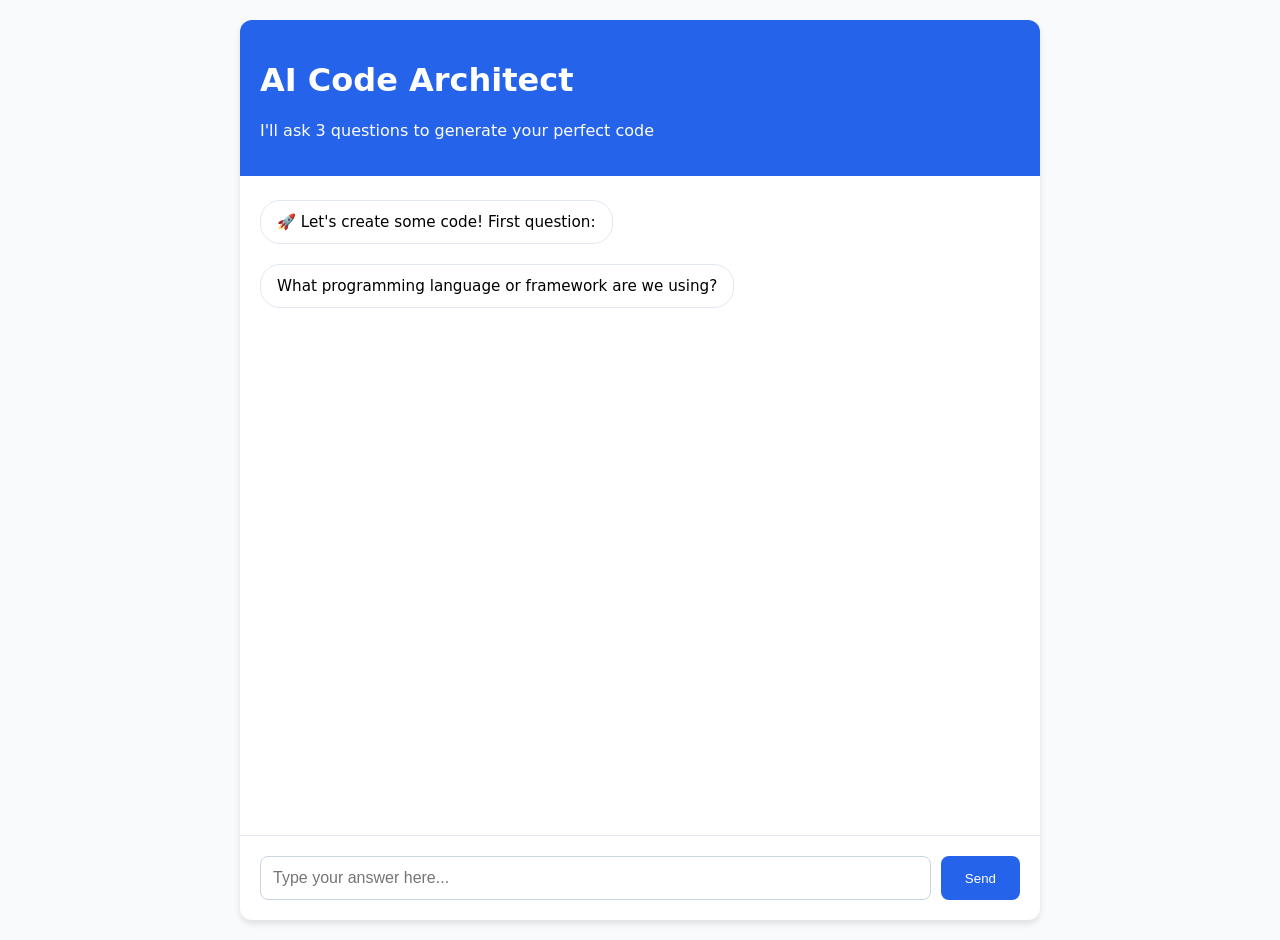
==== demo.html @ 557413cf "commit made on 25.04.2025 added ai integration" ====
<!DOCTYPE html>
<html lang="en">
<head>
  <meta charset="UTF-8">
  <meta name="viewport" content="width=device-width, initial-scale=1.0">
  <title>AI Code Architect</title>
  <style>
    :root {
      --primary-blue: #2563eb;
      --background: #f8fafc;
      --bot-bubble: #ffffff;
      --user-bubble: #eff6ff;
    }

    body {
      font-family: 'Segoe UI', system-ui, sans-serif;
      background-color: var(--background);
      margin: 0;
      padding: 20px;
      height: 100vh;
      display: flex;
      flex-direction: column;
    }

    .chat-container {
      max-width: 800px;
      margin: 0 auto;
      background: white;
      border-radius: 12px;
      box-shadow: 0 4px 6px rgba(0, 0, 0, 0.1);
      flex-grow: 1;
      display: flex;
      flex-direction: column;
      width: 100%;
    }

    .chat-header {
      padding: 20px;
      background: var(--primary-blue);
      color: white;
      border-radius: 12px 12px 0 0;
    }

    .chat-messages {
      flex-grow: 1;
      padding: 20px;
      overflow-y: auto;
      display: flex;
      flex-direction: column;
      gap: 12px;
    }

    .message {
      max-width: 80%;
      padding: 12px 16px;
      border-radius: 20px;
      margin: 4px 0;
      font-size: 0.95rem;
    }

    .bot-message {
      background: var(--bot-bubble);
      align-self: flex-start;
      border: 1px solid #e2e8f0;
    }

    .user-message {
      background: var(--user-bubble);
      align-self: flex-end;
      color: var(--primary-blue);
    }

    .input-area {
      padding: 20px;
      border-top: 1px solid #e2e8f0;
      display: flex;
      gap: 10px;
    }

    input[type="text"] {
      flex-grow: 1;
      padding: 12px;
      border: 1px solid #cbd5e1;
      border-radius: 8px;
      font-size: 16px;
    }

    button {
      background: var(--primary-blue);
      color: white;
      border: none;
      padding: 12px 24px;
      border-radius: 8px;
      cursor: pointer;
      transition: opacity 0.2s;
    }

    button:hover {
      opacity: 0.9;
    }

    .code-block {
      background: #1e293b;
      color: #f8fafc;
      padding: 16px;
      border-radius: 8px;
      font-family: 'Courier New', monospace;
      white-space: pre-wrap;
      margin: 10px 0;
    }

    .status-text {
      color: #64748b;
      font-size: 0.9rem;
      text-align: center;
      padding: 10px;
    }
  </style>
</head>
<body>
  <div class="chat-container">
    <div class="chat-header">
      <h1>AI Code Architect</h1>
      <p>I'll ask 3 questions to generate your perfect code</p>
    </div>
    
    <div class="chat-messages" id="chatMessages">
      <div class="message bot-message">🚀 Let's create some code! First question:</div>
    </div>

    <div class="input-area">
      <input type="text" id="userInput" placeholder="Type your answer here..." />
      <button onclick="handleInteraction()">Send</button>
    </div>
  </div>

  <script>
    let conversationState = {
      currentStep: 0,
      answers: [],
      questions: [
        "What programming language or framework are we using?",
        "", // Will be generated based on Q1 answer
        "",
        ""  // Will be generated based on Q1+Q2 answers
      ]
    };

    const chatMessages = document.getElementById('chatMessages');
    const userInput = document.getElementById('userInput');

    async function generateNextQuestion() {
  let prompt;
  const previousAnswers = conversationState.answers.join(', ');
  
  switch(conversationState.currentStep) {
    case 1:
      prompt = `As a senior ${conversationState.answers[0]} developer, I need to ask one specific technical question that helps determine the project structure. Considering the tool is ${conversationState.answers[0]}, ask exactly one short question about: the specific purpose/goal of the code. Only include the question.make sure the question is within in 15 words`;
      break;
      
    case 2:
      prompt = `Based on:
      - Tool: ${conversationState.answers[0]}
      - Purpose: ${conversationState.answers[1]}
      Ask exactly one short technical question about required functionality or key features needed in the code. Only include the question. and make sure that the question is within 15 words`;
      break;
      
    case 3:
      prompt = `Given:
      - Tool: ${conversationState.answers[0]}
      - Purpose: ${conversationState.answers[1]}
      - Key Features: ${conversationState.answers[2]}
      Ask exactly one final short question about implementation specifics (e.g., needed dependencies, architectural pattern, or input/output requirements). Only include the question. and make sure that the question is within 15 words`;
      break;
  }

  const question = await callAI(prompt);
  conversationState.questions[conversationState.currentStep] = question;
  appendMessage(question, 'bot');
}

    async function generateFinalCode() {
      const requirements = conversationState.questions.map((q, i) => `${q} → ${conversationState.answers[i]}`).join('\n');
      const prompt = `Generate code for ${conversationState.answers[0]} that satisfies:\n${requirements}\n\nOutput only raw code without any formatting or explanations.`;
      
      const code = await callAI(prompt);
      appendMessage(code, 'bot', true);
    }

    async function callAI(prompt) {
      appendMessage('Analyzing...', 'bot');
      
      try {
        const response = await fetch('https://api.deepinfra.com/v1/openai/chat/completions', {
          method: 'POST',
          headers: {
            'Authorization': 'Bearer zTg0D6lABD5ncLQsk6bTQp3pBDVpliGa',
            'Content-Type': 'application/json'
          },
          body: JSON.stringify({
            model: 'meta-llama/Meta-Llama-3-8B-Instruct',
            messages: [{ role: 'user', content: prompt }],
            temperature: 0.2,
            max_tokens: 200
          })
        });

        const data = await response.json();
        return data?.choices?.[0]?.message?.content.trim() || "Could not generate response";
      } catch (error) {
        return "Error generating response";
      } finally {
        removeLastLoadingMessage();
      }
    }

    function handleInteraction() {
      const answer = userInput.value.trim();
      if (!answer) return;

      // Store answer and clear input
      conversationState.answers.push(answer);
      userInput.value = '';
      appendMessage(answer, 'user');

      if (conversationState.currentStep < 3) {
        conversationState.currentStep++;
        generateNextQuestion();
      } else {
        generateFinalCode();
        // Reset for new conversation
        setTimeout(() => {
          conversationState = {
            currentStep: 0,
            answers: [],
            questions: [
              "What programming language or framework are we using?",
              "",
              ""
            ]
          };
          appendMessage("✅ Code generated! Start a new session by typing below.", 'bot');
        }, 2000);
      }
    }

    // UI Helpers
    function appendMessage(text, sender, isCode = false) {
      const message = document.createElement('div');
      message.className = `message ${sender}-message`;
      
      if (isCode) {
        const codeBlock = document.createElement('pre');
        codeBlock.className = 'code-block';
        codeBlock.textContent = text;
        message.appendChild(codeBlock);
      } else {
        message.textContent = text;
      }
      
      chatMessages.appendChild(message);
      message.scrollIntoView();
    }

    function removeLastLoadingMessage() {
      const lastMessage = chatMessages.lastElementChild;
      if (lastMessage?.textContent?.includes('Analyzing...')) {
        chatMessages.removeChild(lastMessage);
      }
    }

    // Initialize first question
    appendMessage(conversationState.questions[0], 'bot');

    // Handle Enter key
    userInput.addEventListener('keypress', (e) => {
      if (e.key === 'Enter') handleInteraction();
    });
  </script>
</body>
</html>
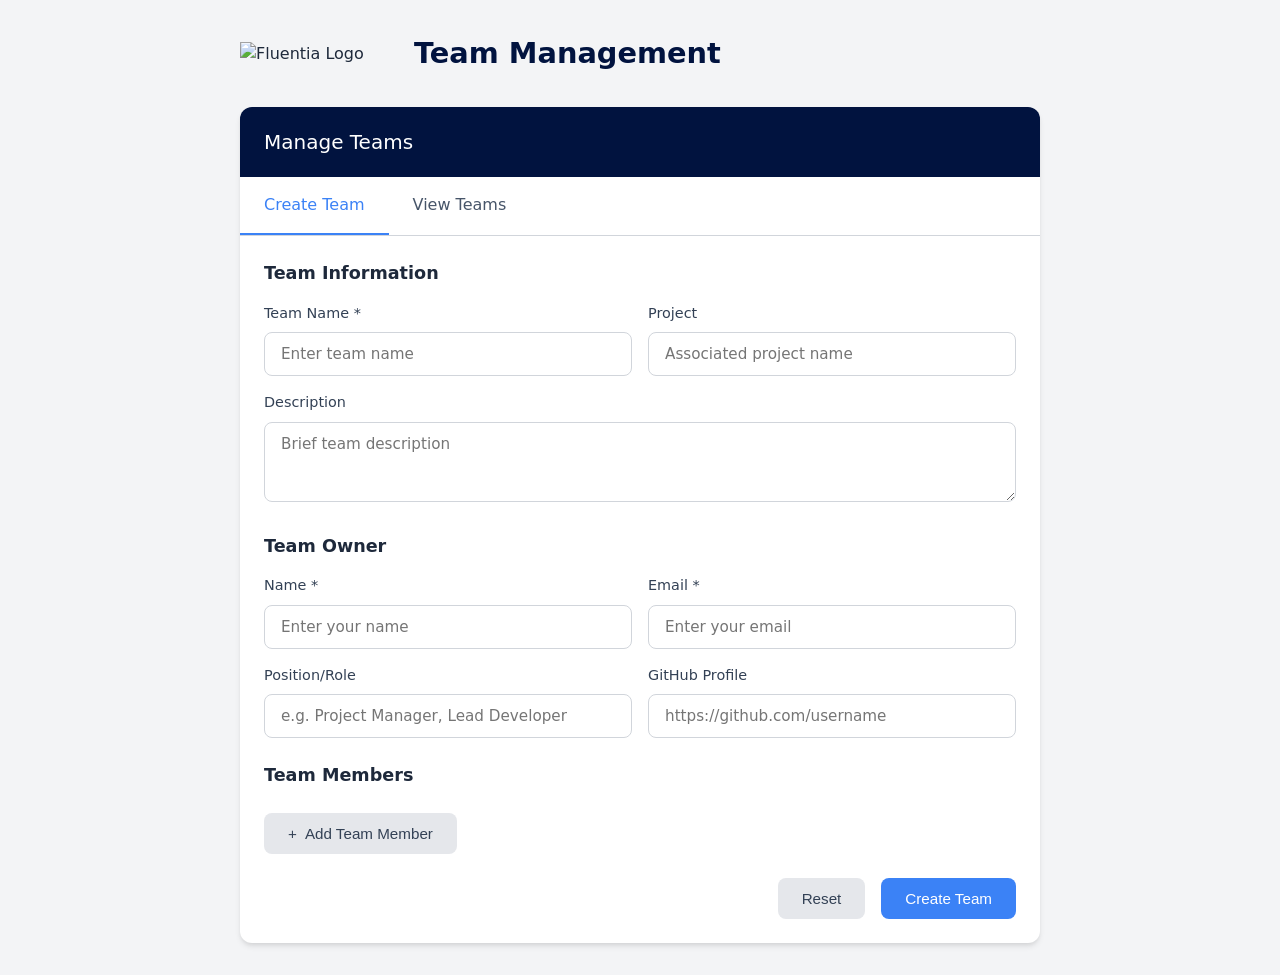
==== commit 4ddc462e: "added the add member and create team feature needs an update" ====
--- a/demo.html
+++ b/demo.html
@@ -1,281 +1,1179 @@
 <!DOCTYPE html>
 <html lang="en">
 <head>
-  <meta charset="UTF-8">
-  <meta name="viewport" content="width=device-width, initial-scale=1.0">
-  <title>AI Code Architect</title>
-  <style>
-    :root {
-      --primary-blue: #2563eb;
-      --background: #f8fafc;
-      --bot-bubble: #ffffff;
-      --user-bubble: #eff6ff;
-    }
-
-    body {
-      font-family: 'Segoe UI', system-ui, sans-serif;
-      background-color: var(--background);
-      margin: 0;
-      padding: 20px;
-      height: 100vh;
-      display: flex;
-      flex-direction: column;
-    }
-
-    .chat-container {
-      max-width: 800px;
-      margin: 0 auto;
-      background: white;
-      border-radius: 12px;
-      box-shadow: 0 4px 6px rgba(0, 0, 0, 0.1);
-      flex-grow: 1;
-      display: flex;
-      flex-direction: column;
-      width: 100%;
-    }
-
-    .chat-header {
-      padding: 20px;
-      background: var(--primary-blue);
-      color: white;
-      border-radius: 12px 12px 0 0;
-    }
-
-    .chat-messages {
-      flex-grow: 1;
-      padding: 20px;
-      overflow-y: auto;
-      display: flex;
-      flex-direction: column;
-      gap: 12px;
-    }
-
-    .message {
-      max-width: 80%;
-      padding: 12px 16px;
-      border-radius: 20px;
-      margin: 4px 0;
-      font-size: 0.95rem;
-    }
-
-    .bot-message {
-      background: var(--bot-bubble);
-      align-self: flex-start;
-      border: 1px solid #e2e8f0;
-    }
-
-    .user-message {
-      background: var(--user-bubble);
-      align-self: flex-end;
-      color: var(--primary-blue);
-    }
-
-    .input-area {
-      padding: 20px;
-      border-top: 1px solid #e2e8f0;
-      display: flex;
-      gap: 10px;
-    }
-
-    input[type="text"] {
-      flex-grow: 1;
-      padding: 12px;
-      border: 1px solid #cbd5e1;
-      border-radius: 8px;
-      font-size: 16px;
-    }
-
-    button {
-      background: var(--primary-blue);
-      color: white;
-      border: none;
-      padding: 12px 24px;
-      border-radius: 8px;
-      cursor: pointer;
-      transition: opacity 0.2s;
-    }
-
-    button:hover {
-      opacity: 0.9;
-    }
-
-    .code-block {
-      background: #1e293b;
-      color: #f8fafc;
-      padding: 16px;
-      border-radius: 8px;
-      font-family: 'Courier New', monospace;
-      white-space: pre-wrap;
-      margin: 10px 0;
-    }
-
-    .status-text {
-      color: #64748b;
-      font-size: 0.9rem;
-      text-align: center;
-      padding: 10px;
-    }
-  </style>
+    <meta charset="UTF-8">
+    <meta name="viewport" content="width=device-width, initial-scale=1.0">
+    <title>Fluentia - Team Management</title>
+    <style>
+        :root {
+            --primary: #3b82f6;
+            --primary-dark: #2563eb;
+            --success: #10b981;
+            --success-dark: #059669;
+            --danger: #ef4444;
+            --danger-dark: #dc2626;
+            --gray-100: #f3f4f6;
+            --gray-200: #e5e7eb;
+            --gray-300: #d1d5db;
+            --gray-400: #94a3b8;
+            --gray-500: #64748b;
+            --gray-600: #475569;
+            --gray-700: #334155;
+            --gray-800: #1e293b;
+            --dark-blue: #01133f;
+            --warning: #f59e0b;
+            --border-radius-sm: 4px;
+            --border-radius: 8px;
+            --border-radius-lg: 12px;
+            --transition: all 0.2s ease;
+            --box-shadow-sm: 0 1px 2px 0 rgba(0, 0, 0, 0.05);
+            --box-shadow: 0 4px 6px -1px rgba(0, 0, 0, 0.1), 0 2px 4px -1px rgba(0, 0, 0, 0.06);
+            --box-shadow-md: 0 4px 6px -1px rgba(0, 0, 0, 0.1), 0 2px 4px -1px rgba(0, 0, 0, 0.06);
+            --box-shadow-lg: 0 10px 15px -3px rgba(0, 0, 0, 0.1), 0 4px 6px -2px rgba(0, 0, 0, 0.05);
+        }
+        
+        * {
+            box-sizing: border-box;
+            margin: 0;
+            padding: 0;
+        }
+        
+        body {
+            font-family: 'Segoe UI', system-ui, -apple-system, BlinkMacSystemFont, sans-serif;
+            background-color: var(--gray-100);
+            color: var(--gray-800);
+            line-height: 1.5;
+            min-height: 100vh;
+            display: flex;
+            justify-content: center;
+            padding: 2rem 1rem;
+        }
+        
+        .container {
+            width: 100%;
+            max-width: 800px;
+        }
+        
+        .header {
+            display: flex;
+            align-items: center;
+            margin-bottom: 2rem;
+        }
+        
+        .header img {
+            width: 150px;
+            margin-right: 1.5rem;
+        }
+        
+        .header h1 {
+            color: var(--dark-blue);
+            font-size: 1.8rem;
+            font-weight: 600;
+        }
+        
+        .card {
+            background-color: white;
+            border-radius: var(--border-radius-lg);
+            box-shadow: var(--box-shadow);
+            overflow: hidden;
+        }
+        
+        .card-header {
+            background-color: var(--dark-blue);
+            color: white;
+            padding: 1.25rem 1.5rem;
+            display: flex;
+            justify-content: space-between;
+            align-items: center;
+        }
+        
+        .card-header h2 {
+            font-size: 1.25rem;
+            font-weight: 500;
+        }
+        
+        .tabs {
+            display: flex;
+            border-bottom: 1px solid var(--gray-300);
+        }
+        
+        .tab {
+            padding: 1rem 1.5rem;
+            font-weight: 500;
+            color: var(--gray-600);
+            cursor: pointer;
+            transition: var(--transition);
+            border-bottom: 2px solid transparent;
+        }
+        
+        .tab.active {
+            color: var(--primary);
+            border-bottom-color: var(--primary);
+        }
+        
+        .tab:hover:not(.active) {
+            color: var(--gray-800);
+            background-color: var(--gray-100);
+        }
+        
+        .card-body {
+            padding: 1.5rem;
+        }
+        
+        .form-section {
+            margin-bottom: 1.5rem;
+        }
+        
+        .form-section h3 {
+            font-size: 1.1rem;
+            font-weight: 600;
+            margin-bottom: 1rem;
+            color: var(--gray-800);
+        }
+        
+        .form-row {
+            display: flex;
+            gap: 1rem;
+            margin-bottom: 1rem;
+        }
+        
+        .form-group {
+            flex: 1;
+        }
+        
+        .form-label {
+            display: block;
+            margin-bottom: 0.5rem;
+            font-weight: 500;
+            font-size: 0.9rem;
+            color: var(--gray-700);
+        }
+        
+        .form-control {
+            width: 100%;
+            padding: 0.75rem 1rem;
+            border: 1px solid var(--gray-300);
+            border-radius: var(--border-radius);
+            font-family: inherit;
+            font-size: 0.95rem;
+            transition: var(--transition);
+        }
+        
+        .form-control:focus {
+            border-color: var(--primary);
+            outline: none;
+            box-shadow: 0 0 0 3px rgba(59, 130, 246, 0.15);
+        }
+        
+        .form-select {
+            width: 100%;
+            padding: 0.75rem 1rem;
+            border: 1px solid var(--gray-300);
+            border-radius: var(--border-radius);
+            font-family: inherit;
+            font-size: 0.95rem;
+            background-image: url("data:image/svg+xml,%3Csvg xmlns='http://www.w3.org/2000/svg' width='16' height='16' viewBox='0 0 24 24' fill='none' stroke='%2364748b' stroke-width='2' stroke-linecap='round' stroke-linejoin='round'%3E%3Cpolyline points='6 9 12 15 18 9'%3E%3C/polyline%3E%3C/svg%3E");
+            background-repeat: no-repeat;
+            background-position: right 1rem center;
+            background-size: 1rem;
+            appearance: none;
+        }
+        
+        .form-select:focus {
+            border-color: var(--primary);
+            outline: none;
+            box-shadow: 0 0 0 3px rgba(59, 130, 246, 0.15);
+        }
+        
+        .team-members {
+            margin-bottom: 1.5rem;
+        }
+        
+        .member-card {
+            background-color: var(--gray-100);
+            border-radius: var(--border-radius);
+            padding: 1rem;
+            margin-bottom: 1rem;
+            position: relative;
+        }
+        
+        .member-header {
+            display: flex;
+            align-items: center;
+            margin-bottom: 0.5rem;
+        }
+        
+        .member-role-indicator {
+            width: 12px;
+            height: 12px;
+            border-radius: 50%;
+            margin-right: 0.75rem;
+        }
+        
+        .role-owner {
+            background-color: var(--primary);
+        }
+        
+        .role-admin {
+            background-color: var(--warning);
+        }
+        
+        .role-member {
+            background-color: var(--success);
+        }
+        
+        .role-viewer {
+            background-color: var(--gray-400);
+        }
+        
+        .member-remove {
+            position: absolute;
+            top: 0.75rem;
+            right: 0.75rem;
+            width: 1.5rem;
+            height: 1.5rem;
+            display: flex;
+            align-items: center;
+            justify-content: center;
+            border-radius: 50%;
+            background-color: var(--gray-200);
+            color: var(--gray-600);
+            border: none;
+            cursor: pointer;
+            transition: var(--transition);
+        }
+        
+        .member-remove:hover {
+            background-color: var(--danger);
+            color: white;
+        }
+        
+        .btn {
+            padding: 0.75rem 1.5rem;
+            border-radius: var(--border-radius);
+            border: none;
+            font-weight: 500;
+            font-size: 0.95rem;
+            cursor: pointer;
+            transition: var(--transition);
+            display: inline-flex;
+            align-items: center;
+            justify-content: center;
+        }
+        
+        .btn-primary {
+            background-color: var(--primary);
+            color: white;
+        }
+        
+        .btn-primary:hover {
+            background-color: var(--primary-dark);
+        }
+        
+        .btn-secondary {
+            background-color: var(--gray-200);
+            color: var(--gray-700);
+        }
+        
+        .btn-secondary:hover {
+            background-color: var(--gray-300);
+        }
+        
+        .btn-success {
+            background-color: var(--success);
+            color: white;
+        }
+        
+        .btn-success:hover {
+            background-color: var(--success-dark);
+        }
+        
+        .btn-sm {
+            padding: 0.5rem 1rem;
+            font-size: 0.875rem;
+        }
+        
+        .btn-icon {
+            margin-right: 0.5rem;
+        }
+        
+        .form-actions {
+            display: flex;
+            justify-content: flex-end;
+            gap: 1rem;
+            margin-top: 1rem;
+        }
+        
+        .teams-list {
+            margin-top: 2rem;
+        }
+        
+        .team-list-header {
+            display: flex;
+            justify-content: space-between;
+            align-items: center;
+            margin-bottom: 1rem;
+        }
+        
+        .team-list-header h2 {
+            font-size: 1.25rem;
+            font-weight: 600;
+            color: var(--gray-800);
+        }
+        
+        .team-table {
+            width: 100%;
+            border-collapse: collapse;
+        }
+        
+        .team-table th, 
+        .team-table td {
+            padding: 1rem;
+            text-align: left;
+            border-bottom: 1px solid var(--gray-200);
+        }
+        
+        .team-table th {
+            background-color: var(--gray-100);
+            font-weight: 600;
+            color: var(--gray-700);
+        }
+        
+        .team-table tr:hover td {
+            background-color: var(--gray-100);
+        }
+        
+        .member-count {
+            display: inline-flex;
+            align-items: center;
+            justify-content: center;
+            background-color: var(--gray-200);
+            color: var(--gray-700);
+            font-size: 0.85rem;
+            padding: 0.25rem 0.5rem;
+            border-radius: 20px;
+        }
+        
+        .team-actions {
+            display: flex;
+            gap: 0.5rem;
+        }
+        
+        .add-member-modal {
+            position: fixed;
+            top: 0;
+            left: 0;
+            right: 0;
+            bottom: 0;
+            background-color: rgba(0, 0, 0, 0.5);
+            display: flex;
+            align-items: center;
+            justify-content: center;
+            z-index: 1000;
+            opacity: 0;
+            visibility: hidden;
+            transition: var(--transition);
+        }
+        
+        .add-member-modal.active {
+            opacity: 1;
+            visibility: visible;
+        }
+        
+        .modal-content {
+            background-color: white;
+            border-radius: var(--border-radius-lg);
+            width: 90%;
+            max-width: 500px;
+            box-shadow: var(--box-shadow-lg);
+            overflow: hidden;
+        }
+        
+        .modal-header {
+            padding: 1.25rem 1.5rem;
+            background-color: var(--dark-blue);
+            color: white;
+            display: flex;
+            justify-content: space-between;
+            align-items: center;
+        }
+        
+        .modal-header h3 {
+            font-size: 1.25rem;
+            font-weight: 500;
+        }
+        
+        .modal-close {
+            background: transparent;
+            border: none;
+            color: white;
+            font-size: 1.5rem;
+            cursor: pointer;
+            line-height: 1;
+        }
+        
+        .modal-body {
+            padding: 1.5rem;
+        }
+        
+        .modal-actions {
+            display: flex;
+            justify-content: flex-end;
+            gap: 1rem;
+            margin-top: 1.5rem;
+        }
+        
+        .team-card {
+            background-color: white;
+            border-radius: var(--border-radius);
+            box-shadow: var(--box-shadow);
+            margin-bottom: 1.5rem;
+            transition: var(--transition);
+        }
+        
+        .team-card:hover {
+            box-shadow: var(--box-shadow-md);
+            transform: translateY(-2px);
+        }
+        
+        .team-card-header {
+            padding: 1.25rem;
+            border-bottom: 1px solid var(--gray-200);
+            display: flex;
+            justify-content: space-between;
+            align-items: center;
+        }
+        
+        .team-card-body {
+            padding: 1.25rem;
+        }
+        
+        .badge {
+            display: inline-flex;
+            align-items: center;
+            padding: 0.25rem 0.5rem;
+            border-radius: 9999px;
+            font-size: 0.75rem;
+            font-weight: 600;
+        }
+        
+        .badge-primary {
+            background-color: var(--primary);
+            color: white;
+        }
+        
+        .team-members-preview {
+            display: flex;
+            margin-top: 0.75rem;
+        }
+        
+        .avatar {
+            width: 2rem;
+            height: 2rem;
+            border-radius: 50%;
+            background-color: var(--gray-300);
+            color: var(--gray-600);
+            display: flex;
+            align-items: center;
+            justify-content: center;
+            font-weight: 600;
+            font-size: 0.875rem;
+            margin-right: -0.5rem;
+            border: 2px solid white;
+        }
+        
+        .avatar-more {
+            background-color: var(--gray-200);
+        }
+        
+        .toast-container {
+            position: fixed;
+            top: 20px;
+            right: 20px;
+            z-index: 9999;
+            display: flex;
+            flex-direction: column;
+            gap: 0.75rem;
+        }
+        
+        .toast {
+            background-color: white;
+            color: var(--gray-800);
+            padding: 1rem 1.25rem;
+            border-radius: var(--border-radius);
+            box-shadow: var(--box-shadow-md);
+            font-size: 0.95rem;
+            display: flex;
+            align-items: center;
+            width: 300px;
+            max-width: 90vw;
+            border-left: 4px solid var(--primary);
+            transform: translateX(120%);
+            transition: transform 0.3s ease;
+        }
+        
+        .toast.show {
+            transform: translateX(0);
+        }
+        
+        .toast-success {
+            border-left-color: var(--success);
+        }
+        
+        .toast-error {
+            border-left-color: var(--danger);
+        }
+        
+        .toast-warning {
+            border-left-color: var(--warning);
+        }
+        
+        .toast-icon {
+            margin-right: 0.75rem;
+            color: var(--primary);
+        }
+        
+        .toast-success .toast-icon {
+            color: var(--success);
+        }
+        
+        .toast-error .toast-icon {
+            color: var(--danger);
+        }
+        
+        .toast-warning .toast-icon {
+            color: var(--warning);
+        }
+        
+        /* Responsive styles */
+        @media (max-width: 768px) {
+            .form-row {
+                flex-direction: column;
+                gap: 0.5rem;
+            }
+            
+            .team-table th:nth-child(3),
+            .team-table td:nth-child(3) {
+                display: none;
+            }
+            
+            .header {
+                flex-direction: column;
+                text-align: center;
+            }
+            
+            .header img {
+                margin-right: 0;
+                margin-bottom: 1rem;
+            }
+        }
+    </style>
 </head>
 <body>
-  <div class="chat-container">
-    <div class="chat-header">
-      <h1>AI Code Architect</h1>
-      <p>I'll ask 3 questions to generate your perfect code</p>
+    <div class="container">
+        <div class="header">
+            <img src="https://placehold.co/150x50/EAEAEA/01133F?text=Fluentia" alt="Fluentia Logo">
+            <h1>Team Management</h1>
+        </div>
+        
+        <div class="card">
+            <div class="card-header">
+                <h2>Manage Teams</h2>
+            </div>
+            
+            <div class="tabs">
+                <div class="tab active" data-tab="create-team">Create Team</div>
+                <div class="tab" data-tab="view-teams">View Teams</div>
+            </div>
+            
+            <div class="card-body">
+                <!-- Create Team Form -->
+                <div class="tab-content active" id="create-team">
+                    <form id="team-form">
+                        <div class="form-section">
+                            <h3>Team Information</h3>
+                            <div class="form-row">
+                                <div class="form-group">
+                                    <label class="form-label" for="team-name">Team Name *</label>
+                                    <input type="text" class="form-control" id="team-name" placeholder="Enter team name" required>
+                                </div>
+                                <div class="form-group">
+                                    <label class="form-label" for="team-project">Project</label>
+                                    <input type="text" class="form-control" id="team-project" placeholder="Associated project name">
+                                </div>
+                            </div>
+                            <div class="form-group">
+                                <label class="form-label" for="team-description">Description</label>
+                                <textarea class="form-control" id="team-description" rows="3" placeholder="Brief team description"></textarea>
+                            </div>
+                        </div>
+                        
+                        <div class="form-section">
+                            <h3>Team Owner</h3>
+                            <div class="form-row">
+                                <div class="form-group">
+                                    <label class="form-label" for="owner-name">Name *</label>
+                                    <input type="text" class="form-control" id="owner-name" placeholder="Enter your name" required>
+                                </div>
+                                <div class="form-group">
+                                    <label class="form-label" for="owner-email">Email *</label>
+                                    <input type="email" class="form-control" id="owner-email" placeholder="Enter your email" required>
+                                </div>
+                            </div>
+                            <div class="form-row">
+                                <div class="form-group">
+                                    <label class="form-label" for="owner-position">Position/Role</label>
+                                    <input type="text" class="form-control" id="owner-position" placeholder="e.g. Project Manager, Lead Developer">
+                                </div>
+                                <div class="form-group">
+                                    <label class="form-label" for="owner-github">GitHub Profile</label>
+                                    <input type="url" class="form-control" id="owner-github" placeholder="https://github.com/username">
+                                </div>
+                            </div>
+                        </div>
+                        
+                        <div class="form-section">
+                            <div class="form-section-header">
+                                <h3>Team Members</h3>
+                            </div>
+                            
+                            <div class="team-members" id="team-members-container">
+                                <!-- Member cards will be added here dynamically -->
+                            </div>
+                            
+                            <button type="button" class="btn btn-secondary" id="add-member-btn">
+                                <span class="btn-icon">+</span> Add Team Member
+                            </button>
+                        </div>
+                        
+                        <div class="form-actions">
+                            <button type="button" class="btn btn-secondary" id="reset-form-btn">Reset</button>
+                            <button type="submit" class="btn btn-primary">Create Team</button>
+                        </div>
+                    </form>
+                </div>
+                
+                <!-- View Teams Tab -->
+                <div class="tab-content" id="view-teams" style="display: none;">
+                    <div class="teams-list" id="teams-container">
+                        <!-- Teams will be listed here -->
+                        <div class="team-list-header">
+                            <h2>Your Teams</h2>
+                        </div>
+                        
+                        <div id="teams-grid">
+                            <!-- Team cards will be added here dynamically -->
+                            <p class="no-teams-message">No teams created yet. Create your first team using the 'Create Team' tab.</p>
+                        </div>
+                    </div>
+                </div>
+            </div>
+        </div>
     </div>
     
-    <div class="chat-messages" id="chatMessages">
-      <div class="message bot-message">🚀 Let's create some code! First question:</div>
+    <!-- Add Member Modal -->
+    <div class="add-member-modal" id="add-member-modal">
+        <div class="modal-content">
+            <div class="modal-header">
+                <h3>Add Team Member</h3>
+                <button type="button" class="modal-close" id="close-modal-btn">&times;</button>
+            </div>
+            <div class="modal-body">
+                <form id="add-member-form">
+                    <div class="form-row">
+                        <div class="form-group">
+                            <label class="form-label" for="member-name">Name *</label>
+                            <input type="text" class="form-control" id="member-name" placeholder="Enter member name" required>
+                        </div>
+                        <div class="form-group">
+                            <label class="form-label" for="member-email">Email *</label>
+                            <input type="email" class="form-control" id="member-email" placeholder="Enter member email" required>
+                        </div>
+                    </div>
+                    <div class="form-row">
+                        <div class="form-group">
+                            <label class="form-label" for="member-position">Position/Role</label>
+                            <input type="text" class="form-control" id="member-position" placeholder="e.g. Developer, Designer">
+                        </div>
+                        <div class="form-group">
+                            <label class="form-label" for="member-github">GitHub Profile</label>
+                            <input type="url" class="form-control" id="member-github" placeholder="https://github.com/username">
+                        </div>
+                    </div>
+                    <div class="form-group">
+                        <label class="form-label" for="member-role">Access Role *</label>
+                        <select class="form-select" id="member-role" required>
+                            <option value="">Select role</option>
+                            <option value="admin">Admin</option>
+                            <option value="member">Member</option>
+                            <option value="viewer">Viewer</option>
+                        </select>
+                    </div>
+                    <div class="modal-actions">
+                        <button type="button" class="btn btn-secondary" id="cancel-add-member">Cancel</button>
+                        <button type="submit" class="btn btn-primary">Add Member</button>
+                    </div>
+                </form>
+            </div>
+        </div>
+    </div>
+    
+    <!-- Toast Container -->
+    <div class="toast-container" id="toast-container">
+        <!-- Toasts will be added here dynamically -->
     </div>
 
-    <div class="input-area">
-      <input type="text" id="userInput" placeholder="Type your answer here..." />
-      <button onclick="handleInteraction()">Send</button>
-    </div>
-  </div>
-
-  <script>
-    let conversationState = {
-      currentStep: 0,
-      answers: [],
-      questions: [
-        "What programming language or framework are we using?",
-        "", // Will be generated based on Q1 answer
-        "",
-        ""  // Will be generated based on Q1+Q2 answers
-      ]
-    };
-
-    const chatMessages = document.getElementById('chatMessages');
-    const userInput = document.getElementById('userInput');
-
-    async function generateNextQuestion() {
-  let prompt;
-  const previousAnswers = conversationState.answers.join(', ');
-  
-  switch(conversationState.currentStep) {
-    case 1:
-      prompt = `As a senior ${conversationState.answers[0]} developer, I need to ask one specific technical question that helps determine the project structure. Considering the tool is ${conversationState.answers[0]}, ask exactly one short question about: the specific purpose/goal of the code. Only include the question.make sure the question is within in 15 words`;
-      break;
-      
-    case 2:
-      prompt = `Based on:
-      - Tool: ${conversationState.answers[0]}
-      - Purpose: ${conversationState.answers[1]}
-      Ask exactly one short technical question about required functionality or key features needed in the code. Only include the question. and make sure that the question is within 15 words`;
-      break;
-      
-    case 3:
-      prompt = `Given:
-      - Tool: ${conversationState.answers[0]}
-      - Purpose: ${conversationState.answers[1]}
-      - Key Features: ${conversationState.answers[2]}
-      Ask exactly one final short question about implementation specifics (e.g., needed dependencies, architectural pattern, or input/output requirements). Only include the question. and make sure that the question is within 15 words`;
-      break;
-  }
-
-  const question = await callAI(prompt);
-  conversationState.questions[conversationState.currentStep] = question;
-  appendMessage(question, 'bot');
-}
-
-    async function generateFinalCode() {
-      const requirements = conversationState.questions.map((q, i) => `${q} → ${conversationState.answers[i]}`).join('\n');
-      const prompt = `Generate code for ${conversationState.answers[0]} that satisfies:\n${requirements}\n\nOutput only raw code without any formatting or explanations.`;
-      
-      const code = await callAI(prompt);
-      appendMessage(code, 'bot', true);
-    }
-
-    async function callAI(prompt) {
-      appendMessage('Analyzing...', 'bot');
-      
-      try {
-        const response = await fetch('https://api.deepinfra.com/v1/openai/chat/completions', {
-          method: 'POST',
-          headers: {
-            'Authorization': 'Bearer zTg0D6lABD5ncLQsk6bTQp3pBDVpliGa',
-            'Content-Type': 'application/json'
-          },
-          body: JSON.stringify({
-            model: 'meta-llama/Meta-Llama-3-8B-Instruct',
-            messages: [{ role: 'user', content: prompt }],
-            temperature: 0.2,
-            max_tokens: 200
-          })
+    <script>
+        // Store teams in localStorage
+        let teams = JSON.parse(localStorage.getItem('fluentia_teams')) || [];
+        let currentTeamIndex = -1; // For editing existing team
+        let membersCount = 0;
+        
+        // DOM Elements
+        const teamForm = document.getElementById('team-form');
+        const teamMembersContainer = document.getElementById('team-members-container');
+        const addMemberBtn = document.getElementById('add-member-btn');
+        const addMemberModal = document.getElementById('add-member-modal');
+        const addMemberForm = document.getElementById('add-member-form');
+        const closeModalBtn = document.getElementById('close-modal-btn');
+        const cancelAddMemberBtn = document.getElementById('cancel-add-member');
+        const resetFormBtn = document.getElementById('reset-form-btn');
+        const teamsGrid = document.getElementById('teams-grid');
+        const tabs = document.querySelectorAll('.tab');
+        const tabContents = document.querySelectorAll('.tab-content');
+        
+        // Tab switching
+        tabs.forEach(tab => {
+            tab.addEventListener('click', () => {
+                const tabId = tab.getAttribute('data-tab');
+                
+                // Update active tab
+                tabs.forEach(t => t.classList.remove('active'));
+                tab.classList.add('active');
+                
+                // Show corresponding content
+                tabContents.forEach(content => {
+                    content.style.display = 'none';
+                    if (content.id === tabId) {
+                        content.style.display = 'block';
+                    }
+                });
+                
+                // Refresh teams list when switching to view tab
+                if (tabId === 'view-teams') {
+                    renderTeams();
+                }
+            });
         });
-
-        const data = await response.json();
-        return data?.choices?.[0]?.message?.content.trim() || "Could not generate response";
-      } catch (error) {
-        return "Error generating response";
-      } finally {
-        removeLastLoadingMessage();
-      }
-    }
-
-    function handleInteraction() {
-      const answer = userInput.value.trim();
-      if (!answer) return;
-
-      // Store answer and clear input
-      conversationState.answers.push(answer);
-      userInput.value = '';
-      appendMessage(answer, 'user');
-
-      if (conversationState.currentStep < 3) {
-        conversationState.currentStep++;
-        generateNextQuestion();
-      } else {
-        generateFinalCode();
-        // Reset for new conversation
-        setTimeout(() => {
-          conversationState = {
-            currentStep: 0,
-            answers: [],
-            questions: [
-              "What programming language or framework are we using?",
-              "",
-              ""
-            ]
-          };
-          appendMessage("✅ Code generated! Start a new session by typing below.", 'bot');
-        }, 2000);
-      }
-    }
-
-    // UI Helpers
-    function appendMessage(text, sender, isCode = false) {
-      const message = document.createElement('div');
-      message.className = `message ${sender}-message`;
-      
-      if (isCode) {
-        const codeBlock = document.createElement('pre');
-        codeBlock.className = 'code-block';
-        codeBlock.textContent = text;
-        message.appendChild(codeBlock);
-      } else {
-        message.textContent = text;
-      }
-      
-      chatMessages.appendChild(message);
-      message.scrollIntoView();
-    }
-
-    function removeLastLoadingMessage() {
-      const lastMessage = chatMessages.lastElementChild;
-      if (lastMessage?.textContent?.includes('Analyzing...')) {
-        chatMessages.removeChild(lastMessage);
-      }
-    }
-
-    // Initialize first question
-    appendMessage(conversationState.questions[0], 'bot');
-
-    // Handle Enter key
-    userInput.addEventListener('keypress', (e) => {
-      if (e.key === 'Enter') handleInteraction();
-    });
-  </script>
+        
+        // Open add member modal
+        addMemberBtn.addEventListener('click', () => {
+            addMemberModal.classList.add('active');
+            document.getElementById('member-name').focus();
+        });
+        
+        // Close modal handlers
+        closeModalBtn.addEventListener('click', closeModal);
+        cancelAddMemberBtn.addEventListener('click', closeModal);
+        
+        function closeModal() {
+            addMemberModal.classList.remove('active');
+            addMemberForm.reset();
+        }
+        
+        // Handle adding a team member
+        addMemberForm.addEventListener('submit', (e) => {
+            e.preventDefault();
+            
+            const memberName = document.getElementById('member-name').value;
+            const memberEmail = document.getElementById('member-email').value;
+            const memberPosition = document.getElementById('member-position').value;
+            const memberGithub = document.getElementById('member-github').value;
+            const memberRole = document.getElementById('member-role').value;
+            
+            addTeamMember({
+                id: Date.now(),
+                name: memberName,
+                email: memberEmail,
+                position: memberPosition,
+                github: memberGithub,
+                role: memberRole
+            });
+            
+            closeModal();
+            showToast('Team member added successfully', 'success');
+        });
+        
+        // Add team member to the form
+        function addTeamMember(member) {
+            membersCount++;
+            
+            const memberCard = document.createElement('div');
+            memberCard.className = 'member-card';
+            memberCard.dataset.id = member.id;
+            
+            // Get role color class
+            let roleColorClass = '';
+            switch (member.role) {
+                case 'owner':
+                    roleColorClass = 'role-owner';
+                    break;
+                case 'admin':
+                    roleColorClass = 'role-admin';
+                    break;
+                case 'member':
+                    roleColorClass = 'role-member';
+                    break;
+                case 'viewer':
+                    roleColorClass = 'role-viewer';
+                    break;
+                default:
+                    roleColorClass = 'role-member';
+            }
+            
+            // Format role name for display
+            const roleDisplayName = member.role.charAt(0).toUpperCase() + member.role.slice(1);
+            
+            memberCard.innerHTML = `
+                <div class="member-header">
+                    <div class="member-role-indicator ${roleColorClass}"></div>
+                    <strong>${member.name}</strong>
+                    <span style="margin-left: 10px; color: var(--gray-500);">${roleDisplayName}</span>
+                </div>
+                <div style="margin-left: 26px;">
+                    <div>${member.email}</div>
+                    ${member.position ? `<div style="color: var(--gray-600);">${member.position}</div>` : ''}
+                    ${member.github ? `<div style="margin-top: 5px;"><a href="${member.github}" target="_blank" style="color: var(--primary);">${member.github.replace('https://github.com/', '@')}</a></div>` : ''}
+                </div>
+                ${member.role !== 'owner' ? `<button type="button" class="member-remove" data-id="${member.id}">&times;</button>` : ''}
+            `;
+            
+            teamMembersContainer.appendChild(memberCard);
+            
+            // Add remove event listener (except for owner)
+            if (member.role !== 'owner') {
+                const removeBtn = memberCard.querySelector('.member-remove');
+                removeBtn.addEventListener('click', () => {
+                    memberCard.remove();
+                    membersCount--;
+                    showToast('Team member removed', 'warning');
+                });
+            }
+        }
+        
+        // Handle team form submission
+        teamForm.addEventListener('submit', (e) => {
+            e.preventDefault();
+            
+            // Get form values
+            const teamName = document.getElementById('team-name').value;
+            const teamProject = document.getElementById('team-project').value;
+            const teamDescription = document.getElementById('team-description').value;
+            const ownerName = document.getElementById('owner-name').value;
+            const ownerEmail = document.getElementById('owner-email').value;
+            const ownerPosition = document.getElementById('owner-position').value;
+            const ownerGithub = document.getElementById('owner-github').value;
+            
+            // Create team owner
+            const owner = {
+                id: Date.now(),
+                name: ownerName,
+                email: ownerEmail,
+                position: ownerPosition,
+                github: ownerGithub,
+                role: 'owner'
+            };
+            
+            // Get team members from the DOM
+            const memberCards = teamMembersContainer.querySelectorAll('.member-card');
+            const members = [owner]; // Start with owner
+            
+            memberCards.forEach(card => {
+                // Skip if it's the owner card (which we already added)
+                if (card.querySelector('.member-role-indicator.role-owner')) {
+                    return;
+                }
+                
+                // Get member info from data attributes and inner content
+                const id = card.dataset.id;
+                const name = card.querySelector('.member-header strong').textContent;
+                const roleText = card.querySelector('.member-header span').textContent.trim();
+                const role = roleText.toLowerCase();
+                
+                // Get email, position and github from the div content
+                const contentDivs = card.querySelectorAll('div > div');
+                const email = contentDivs[0].textContent;
+                let position = '';
+                let github = '';
+                
+                if (contentDivs.length > 1) {
+                    // Check if second div has position
+                    if (!contentDivs[1].querySelector('a')) {
+                        position = contentDivs[1].textContent;
+                    }
+                }
+                
+                // Check for github link
+                const githubLink = card.querySelector('a');
+                if (githubLink) {
+                    github = githubLink.href;
+                }
+                
+                members.push({
+                    id: parseInt(id),
+                    name,
+                    email,
+                    position,
+                    github,
+                    role
+                });
+            });
+            
+            // Create team object
+            const team = {
+                id: Date.now(),
+                name: teamName,
+                project: teamProject,
+                description: teamDescription,
+                createdAt: new Date().toISOString(),
+                members: members
+            };
+            
+            // Add to teams array
+            if (currentTeamIndex >= 0) {
+                // Update existing team
+                teams[currentTeamIndex] = team;
+                showToast(`Team "${teamName}" updated successfully`, 'success');
+            } else {
+                // Add new team
+                teams.push(team);
+                showToast(`Team "${teamName}" created successfully`, 'success');
+            }
+            
+            // Save to localStorage
+            localStorage.setItem('fluentia_teams', JSON.stringify(teams));
+            
+            // Reset form and state
+            resetForm();
+            
+            // Switch to view teams tab
+            document.querySelector('.tab[data-tab="view-teams"]').click();
+        });
+        
+        // Reset form
+        resetFormBtn.addEventListener('click', resetForm);
+        
+        function resetForm() {
+            teamForm.reset();
+            teamMembersContainer.innerHTML = '';
+            membersCount = 0;
+            currentTeamIndex = -1;
+        }
+        
+        // Render teams in the view tab
+        function renderTeams() {
+            // Check if there are teams
+            if (teams.length === 0) {
+                teamsGrid.innerHTML = '<p class="no-teams-message">No teams created yet. Create your first team using the \'Create Team\' tab.</p>';
+                return;
+            }
+            
+            // Clear teams container
+            teamsGrid.innerHTML = '';
+            
+            // Render each team
+            teams.forEach((team, index) => {
+                const teamCard = document.createElement('div');
+                teamCard.className = 'team-card';
+                
+                // Get member counts by role
+                const memberCounts = team.members.reduce((acc, member) => {
+                    acc[member.role] = (acc[member.role] || 0) + 1;
+                    return acc;
+                }, {});
+                
+                // Find the owner
+                const owner = team.members.find(member => member.role === 'owner');
+                
+                // Create avatars for members (max 4 avatars + "more" if needed)
+                let avatarsHTML = '';
+                const displayedMembers = team.members.slice(0, 4);
+                
+                displayedMembers.forEach(member => {
+                    // Get initials for avatar
+                    const initials = member.name.split(' ')
+                        .map(n => n[0])
+                        .join('')
+                        .toUpperCase()
+                        .substring(0, 2);
+                    
+                    avatarsHTML += `<div class="avatar" title="${member.name}">${initials}</div>`;
+                });
+                
+                // Add "more" avatar if needed
+                if (team.members.length > 4) {
+                    const moreCount = team.members.length - 4;
+                    avatarsHTML += `<div class="avatar avatar-more" title="${moreCount} more members">+${moreCount}</div>`;
+                }
+                
+                teamCard.innerHTML = `
+                    <div class="team-card-header">
+                        <div>
+                            <h3 style="margin: 0; font-size: 1.1rem;">${team.name}</h3>
+                            <div style="color: var(--gray-600); font-size: 0.85rem; margin-top: 0.25rem;">
+                                ${owner ? `Created by ${owner.name}` : ''}
+                                <span style="margin-left: 0.5rem; color: var(--gray-400);">
+                                    ${new Date(team.createdAt).toLocaleDateString()}
+                                </span>
+                            </div>
+                        </div>
+                        <div class="badge badge-primary">${team.members.length} ${team.members.length === 1 ? 'member' : 'members'}</div>
+                    </div>
+                    <div class="team-card-body">
+                        ${team.description ? `<p style="margin-top: 0; color: var(--gray-700);">${team.description}</p>` : ''}
+                        ${team.project ? `<p style="margin-bottom: 0.5rem; font-size: 0.9rem;">Project: <strong>${team.project}</strong></p>` : ''}
+                        
+                        <div class="team-members-preview">
+                            ${avatarsHTML}
+                        </div>
+                        
+                        <div style="display: flex; justify-content: flex-end; margin-top: 1rem;">
+                            <button type="button" class="btn btn-secondary btn-sm view-team-btn" data-index="${index}">
+                                <svg xmlns="http://www.w3.org/2000/svg" width="16" height="16" viewBox="0 0 24 24" fill="none" stroke="currentColor" stroke-width="2" stroke-linecap="round" stroke-linejoin="round" style="margin-right: 0.25rem; vertical-align: -3px;">
+                                    <path d="M1 12s4-8 11-8 11 8 11 8-4 8-11 8-11-8-11-8z"></path>
+                                    <circle cx="12" cy="12" r="3"></circle>
+                                </svg>
+                                View Team
+                            </button>
+                            <button type="button" class="btn btn-primary btn-sm add-member-team-btn" style="margin-left: 0.5rem;" data-index="${index}">
+                                <svg xmlns="http://www.w3.org/2000/svg" width="16" height="16" viewBox="0 0 24 24" fill="none" stroke="currentColor" stroke-width="2" stroke-linecap="round" stroke-linejoin="round" style="margin-right: 0.25rem; vertical-align: -3px;">
+                                    <path d="M16 21v-2a4 4 0 0 0-4-4H5a4 4 0 0 0-4 4v2"></path>
+                                    <circle cx="8.5" cy="7" r="4"></circle>
+                                    <line x1="20" y1="8" x2="20" y2="14"></line>
+                                    <line x1="23" y1="11" x2="17" y2="11"></line>
+                                </svg>
+                                Add Member
+                            </button>
+                        </div>
+                    </div>
+                `;
+                
+                teamsGrid.appendChild(teamCard);
+                
+                // Add event listeners
+                const viewBtn = teamCard.querySelector('.view-team-btn');
+                viewBtn.addEventListener('click', () => {
+                    loadTeamForEdit(index);
+                });
+                
+                const addMemberBtn = teamCard.querySelector('.add-member-team-btn');
+                addMemberBtn.addEventListener('click', () => {
+                    openAddMemberForTeam(index);
+                });
+            });
+        }
+        
+        // Load team for editing
+        function loadTeamForEdit(index) {
+            const team = teams[index];
+            currentTeamIndex = index;
+            
+            // Set team info
+            document.getElementById('team-name').value = team.name;
+            document.getElementById('team-project').value = team.project || '';
+            document.getElementById('team-description').value = team.description || '';
+            
+            // Find owner
+            const owner = team.members.find(m => m.role === 'owner');
+            
+            // Set owner info
+            if (owner) {
+                document.getElementById('owner-name').value = owner.name;
+                document.getElementById('owner-email').value = owner.email;
+                document.getElementById('owner-position').value = owner.position || '';
+                document.getElementById('owner-github').value = owner.github || '';
+            }
+            
+            // Clear existing members
+            teamMembersContainer.innerHTML = '';
+            membersCount = 0;
+            
+            // Add non-owner members
+            team.members.forEach(member => {
+                if (member.role !== 'owner') {
+                    addTeamMember(member);
+                }
+            });
+            
+            // Switch to create tab
+            document.querySelector('.tab[data-tab="create-team"]').click();
+            
+            // Scroll to top
+            window.scrollTo({ top: 0, behavior: 'smooth' });
+            
+            // Show toast
+            showToast(`Editing team: ${team.name}`, 'info');
+        }
+        
+        // Open add member modal for a specific team
+        function openAddMemberForTeam(index) {
+            currentTeamIndex = index;
+            
+            // Clear form
+            addMemberForm.reset();
+            
+            // Show modal
+            addMemberModal.classList.add('active');
+            
+            // Focus on first field
+            document.getElementById('member-name').focus();
+        }
+        
+        // Show toast notification
+        function showToast(message, type = 'info') {
+            const toastContainer = document.getElementById('toast-container');
+            
+            // Create toast element
+            const toast = document.createElement('div');
+            toast.className = `toast toast-${type}`;
+            
+            // Icon based on type
+            let icon = '';
+            switch (type) {
+                case 'success':
+                    icon = '<svg xmlns="http://www.w3.org/2000/svg" width="16" height="16" viewBox="0 0 24 24" fill="none" stroke="currentColor" stroke-width="2" stroke-linecap="round" stroke-linejoin="round" class="toast-icon"><path d="M22 11.08V12a10 10 0 1 1-5.93-9.14"></path><polyline points="22 4 12 14.01 9 11.01"></polyline></svg>';
+                    break;
+                case 'error':
+                    icon = '<svg xmlns="http://www.w3.org/2000/svg" width="16" height="16" viewBox="0 0 24 24" fill="none" stroke="currentColor" stroke-width="2" stroke-linecap="round" stroke-linejoin="round" class="toast-icon"><circle cx="12" cy="12" r="10"></circle><line x1="15" y1="9" x2="9" y2="15"></line><line x1="9" y1="9" x2="15" y2="15"></line></svg>';
+                    break;
+                case 'warning':
+                    icon = '<svg xmlns="http://www.w3.org/2000/svg" width="16" height="16" viewBox="0 0 24 24" fill="none" stroke="currentColor" stroke-width="2" stroke-linecap="round" stroke-linejoin="round" class="toast-icon"><path d="M10.29 3.86L1.82 18a2 2 0 0 0 1.71 3h16.94a2 2 0 0 0 1.71-3L13.71 3.86a2 2 0 0 0-3.42 0z"></path><line x1="12" y1="9" x2="12" y2="13"></line><line x1="12" y1="17" x2="12.01" y2="17"></line></svg>';
+                    break;
+                default:
+                    icon = '<svg xmlns="http://www.w3.org/2000/svg" width="16" height="16" viewBox="0 0 24 24" fill="none" stroke="currentColor" stroke-width="2" stroke-linecap="round" stroke-linejoin="round" class="toast-icon"><circle cx="12" cy="12" r="10"></circle><line x1="12" y1="16" x2="12" y2="12"></line><line x1="12" y1="8" x2="12.01" y2="8"></line></svg>';
+            }
+            
+            toast.innerHTML = `${icon}<span>${message}</span>`;
+            
+            // Add to container
+            toastContainer.appendChild(toast);
+            
+            // Show toast with animation
+            setTimeout(() => {
+                toast.classList.add('show');
+            }, 10);
+            
+            // Auto hide after delay
+            setTimeout(() => {
+                toast.classList.remove('show');
+                setTimeout(() => {
+                    toastContainer.removeChild(toast);
+                }, 300);
+            }, 3000);
+        }
+        
+        // Initialize - render teams if any
+        renderTeams();
+    </script>
 </body>
 </html>
